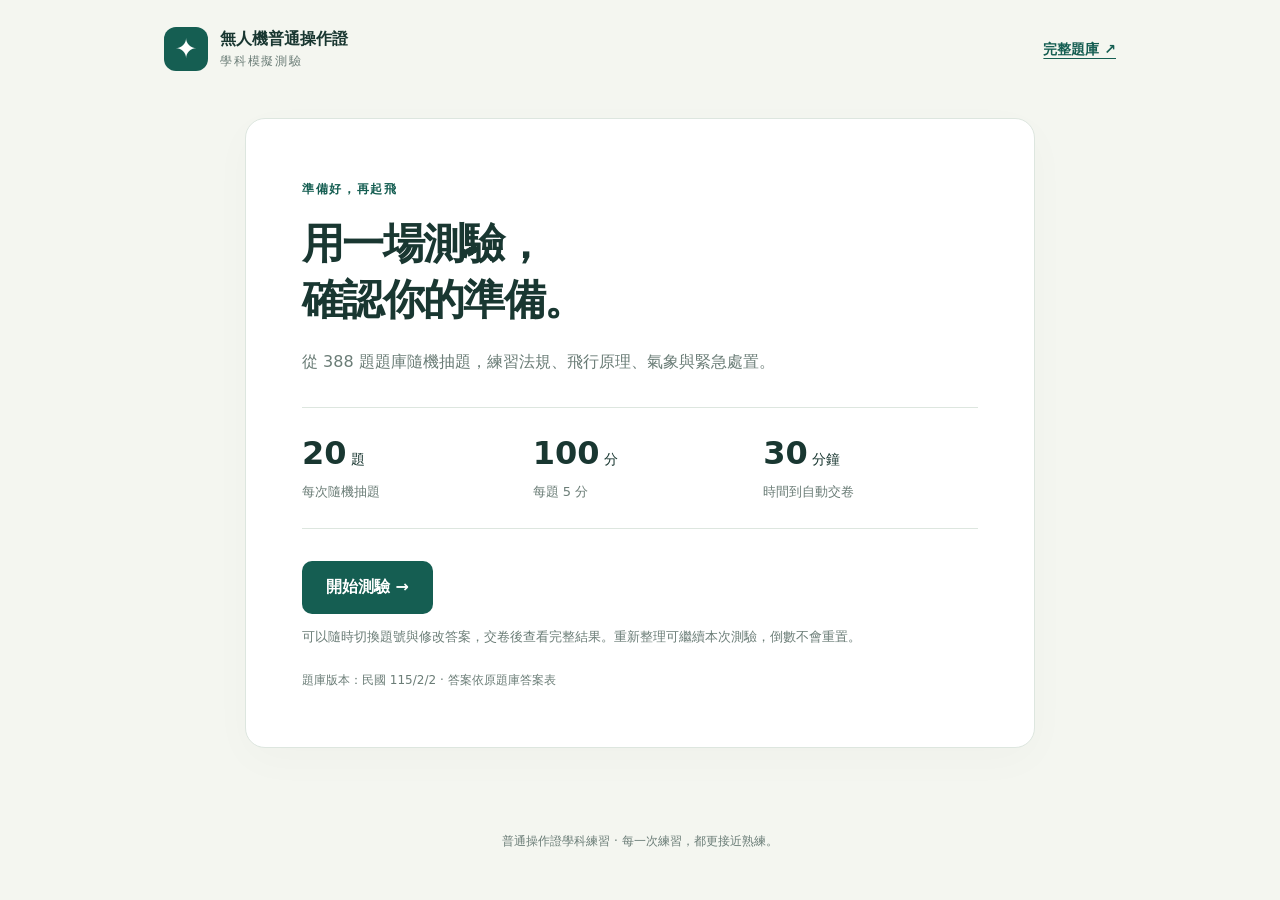
==== site/index.html @ 7a187342 "Refactor code structure for improved readability and maintainability" ====
<!doctype html>
<html lang="zh-Hant">
<head>
  <meta charset="UTF-8">
  <meta name="viewport" content="width=device-width, initial-scale=1">
  <meta name="theme-color" content="#155e52">
  <title>無人機普通操作證｜模擬測驗</title>
  <link rel="stylesheet" href="style.css">
  <script defer src="questions.js"></script>
  <script defer src="quiz.js"></script>
  <script defer src="app.js"></script>
</head>
<body>
  <header class="brand"><span class="brand-icon" aria-hidden="true">✦</span><div>無人機普通操作證<small>學科模擬測驗</small></div><a class="header-link" href="question-bank.html" target="_blank" rel="noopener">完整題庫 ↗</a></header>
  <main>
    <section id="welcome" class="card welcome">
      <span class="eyebrow">準備好，再起飛</span>
      <h1>用一場測驗，<br>確認你的準備。</h1>
      <p class="muted">從 388 題題庫隨機抽題，練習法規、飛行原理、氣象與緊急處置。</p>
      <div class="facts"><div><strong>20<small> 題</small></strong><span>每次隨機抽題</span></div><div><strong>100<small> 分</small></strong><span>每題 5 分</span></div><div><strong>30<small> 分鐘</small></strong><span>時間到自動交卷</span></div></div>
      <button id="start" class="primary">開始測驗 →</button>
      <p class="hint">可以隨時切換題號與修改答案，交卷後查看完整結果。重新整理可繼續本次測驗，倒數不會重置。</p>
      <p class="source">題庫版本：民國 115/2/2 · 答案依原題庫答案表</p>
    </section>

    <section id="exam" hidden>
      <div class="exam-top"><div><span class="eyebrow">模擬測驗</span><h1>專注每一次選擇</h1></div><div id="timer-box" class="timer"><span>剩餘時間</span><strong id="timer" role="timer" aria-label="剩餘時間">30:00</strong></div></div>
      <div class="card navigator"><div class="nav-caption"><strong>題目導覽</strong><span id="progress"></span></div><nav id="question-nav" aria-label="切換題目"></nav><p class="hint">實心色為已作答，外框為目前題目。</p></div>
      <section class="card question-card" aria-labelledby="question-text"><div class="question-meta"><span id="question-position" class="eyebrow"></span><span id="chapter" class="chapter"></span></div><h2 id="question-text" tabindex="-1"></h2><fieldset id="options"><legend class="sr-only">選擇答案</legend></fieldset><div class="question-footer"><button id="previous" class="secondary">← 上一題</button><button id="next" class="primary">下一題 →</button></div></section>
      <div class="submit-row"><p class="hint">確認完成後交卷，未作答的題目以 0 分計算。</p><button id="submit" class="secondary">交卷查看結果</button></div>
    </section>

    <section id="results" hidden aria-labelledby="result-heading"><div class="card result-summary"><span class="eyebrow">本次測驗結果</span><h1 id="result-heading">測驗完成</h1><div class="score"><strong id="score"></strong><span>/ 100 分</span></div><p id="result-stats"></p><p id="finish-reason" class="muted"></p><button id="restart" class="primary">再抽 20 題 →</button></div><div class="review-heading"><h2>逐題檢視</h2><p class="hint">全部 20 題的作答與正確答案列在下方。</p></div><div id="review-list"></div></section>
    <p id="storage-notice" class="hint" role="status" hidden>瀏覽器無法儲存進度；本次測驗請保持頁面開啟。</p>
    <noscript><p class="card">請啟用 JavaScript 後使用測驗。</p></noscript>
  </main>
  <footer>普通操作證學科練習 · 每一次練習，都更接近熟練。</footer>
  <dialog id="submit-dialog"><h2>確認交卷？</h2><p id="submit-message"></p><div class="dialog-actions"><button id="cancel-submit" class="secondary">繼續作答</button><button id="confirm-submit" class="primary">確認交卷</button></div></dialog>
</body>
</html>
---- site/style.css ----
:root { color-scheme: light; --ink: #193731; --muted: #6b7d77; --green: #155e52; --line: #dde6df; --surface: #fff; }
* { box-sizing: border-box; }
body { margin: 0; color: var(--ink); background: #f4f6f0; font-family: system-ui, -apple-system, "Segoe UI", "Microsoft JhengHei", sans-serif; line-height: 1.65; }
[hidden] { display: none !important; }
button, input { font: inherit; }
button { cursor: pointer; border: 0; border-radius: 10px; font-weight: 650; transition: background .15s; }
button:disabled { opacity: .4; cursor: default; }
button:focus-visible, input:focus-visible { outline: 3px solid #d19c35; outline-offset: 4px; }
.brand { max-width: 1000px; margin: auto; padding: 26px 24px; display: flex; gap: 12px; align-items: center; font-weight: 700; }
.brand small { display: block; font-size: 12px; font-weight: 400; letter-spacing: .15em; color: var(--muted); }
.brand-icon { background: var(--green); color: #fff; border-radius: 12px; width: 44px; height: 44px; display: grid; place-items: center; font-size: 27px; }
.header-link { margin-left: auto; font-size: 14px; white-space: nowrap; }
a { color: var(--green); text-underline-offset: 4px; }
a:focus-visible { outline: 3px solid #d19c35; outline-offset: 4px; }
.bank-intro { margin-bottom: 24px; }
.chapter-links { display: flex; flex-wrap: wrap; gap: 10px; margin: 24px 0; }
.chapter-links a { background: #eef5eb; border-radius: 8px; padding: 8px 12px; font-size: 14px; text-decoration: none; }
.markdown-content h1 { font-size: 28px; }
.markdown-content h2 { margin: 40px 0 24px; padding-top: 16px; border-top: 1px solid var(--line); scroll-margin-top: 20px; }
.markdown-content h3 { margin: 28px 0 12px; font-size: 17px; }
.markdown-content ul { list-style: none; padding: 0; }
.markdown-content li { padding: 8px 12px; border-radius: 8px; }
.back-top { display: block; text-align: right; margin-top: 20px; }
main { max-width: 952px; margin: 16px auto 60px; padding: 0 24px; }
.card { background: var(--surface); border: 1px solid var(--line); border-radius: 20px; padding: 32px; }
.welcome { padding: 56px; max-width: 790px; margin: 20px auto; box-shadow: 0 12px 44px #19373106; }
.eyebrow { font-size: 12px; font-weight: 750; letter-spacing: .14em; color: var(--green); }
h1, h2, h3, p { margin-top: 0; }
h1 { font-size: clamp(28px, 4vw, 42px); line-height: 1.35; letter-spacing: -.04em; margin: 14px 0 20px; }
h2 { font-size: 24px; line-height: 1.65; }
.muted, .hint, .source { color: var(--muted); }
.hint { font-size: 13px; margin: 12px 0 0; }
.source { font-size: 12px; margin: 24px 0 0; }
.facts { display: grid; grid-template-columns: repeat(3, 1fr); border-top: 1px solid var(--line); border-bottom: 1px solid var(--line); padding: 26px 0; margin: 32px 0; gap: 16px; }
.facts strong { display: block; font-size: 32px; line-height: 1.2; }
.facts strong small { font-size: 14px; font-weight: 500; }
.facts span { display: block; font-size: 13px; color: var(--muted); margin-top: 8px; }
.primary { padding: 13px 24px; background: var(--green); color: white; }
.primary:hover { background: #10493f; }
.secondary { padding: 12px 20px; background: #f1f5f1; color: var(--green); border: 1px solid var(--line); }
.secondary:hover { background: #e5ede5; }
.exam-top { display: flex; justify-content: space-between; align-items: center; gap: 18px; margin-bottom: 24px; }
.exam-top h1 { font-size: 28px; margin: 8px 0 0; }
.timer { text-align: right; min-width: 122px; background: #e8eee4; padding: 12px 20px; border-radius: 14px; }
.timer span { display: block; font-size: 12px; }
.timer strong { font-variant-numeric: tabular-nums; font-size: 28px; }
.timer.urgent { background: #fff0e6; color: #a04416; }
.navigator { margin-bottom: 20px; padding: 24px; }
.nav-caption { display: flex; justify-content: space-between; align-items: center; gap: 10px; margin-bottom: 18px; font-size: 14px; }
#progress { color: var(--muted); font-size: 13px; }
#question-nav { display: grid; grid-template-columns: repeat(10, 1fr); gap: 10px; }
.number { min-height: 44px; padding: 8px 0; background: #f1f4ee; color: #60736a; border: 2px solid transparent; border-radius: 9px; }
.number.answered { background: var(--green); color: #fff; }
.number.current { outline: 2px solid var(--green); outline-offset: 3px; }
.question-meta { display: flex; justify-content: space-between; align-items: center; gap: 12px; margin-bottom: 20px; }
.chapter { color: var(--muted); font-size: 12px; }
fieldset { border: 0; padding: 0; margin: 24px 0 32px; min-width: 0; }
.option { display: flex; align-items: center; gap: 14px; padding: 16px; border: 1px solid var(--line); border-radius: 12px; margin-top: 12px; cursor: pointer; }
.option:hover { background: #f6f9f3; }
.option:has(input:checked) { background: #eef5eb; border-color: var(--green); box-shadow: inset 0 0 0 1px var(--green); }
.option input { accent-color: var(--green); width: 18px; height: 18px; flex-shrink: 0; }
.option-letter { color: var(--green); font-weight: 750; }
.question-footer { display: flex; justify-content: space-between; gap: 12px; border-top: 1px solid var(--line); padding-top: 24px; }
.submit-row { display: flex; justify-content: space-between; align-items: center; gap: 20px; margin-top: 20px; }
.submit-row .hint { margin: 0; }
.result-summary { text-align: center; padding: 40px; }
.result-summary h1 { margin-bottom: 10px; }
.score { margin-bottom: 16px; }
.score strong { font-size: 80px; line-height: 1.3; letter-spacing: -.06em; color: var(--green); }
.score span { color: var(--muted); margin-left: 12px; }
.review-heading { margin: 32px 0 20px; }
.review-heading h2 { margin-bottom: 0; }
.review-heading .hint { margin-top: 2px; }
.review-card { margin-bottom: 16px; padding: 26px; }
.review-meta { display: flex; justify-content: space-between; gap: 12px; align-items: center; font-size: 12px; color: var(--muted); margin-bottom: 16px; }
.badge { white-space: nowrap; border-radius: 6px; padding: 4px 10px; }
.correct { color: #155e52; background: #edf5e9; }
.incorrect { color: #ad3a30; background: #fff0ee; }
.review-card h3 { font-size: 18px; line-height: 1.6; }
.review-options { list-style: none; padding: 0; }
.review-options li { padding: 10px 14px; margin: 6px 0; border-radius: 8px; }
.right-answer { background: #eef5e9; color: #155e52; font-weight: 650; }
.wrong-answer { background: #fff0ee; color: #ad3a30; }
.answer-summary { border-top: 1px solid var(--line); padding-top: 14px; margin-bottom: 0; font-size: 13px; color: var(--muted); }
footer { padding: 24px; text-align: center; color: var(--muted); font-size: 12px; }
dialog { border: 1px solid var(--line); border-radius: 20px; max-width: 460px; width: calc(100% - 40px); padding: 32px; color: var(--ink); }
dialog::backdrop { background: #10291fc0; }
.dialog-actions { display: flex; justify-content: flex-end; gap: 12px; margin-top: 24px; }
.sr-only { position: absolute; width: 1px; height: 1px; padding: 0; margin: -1px; overflow: hidden; clip: rect(0, 0, 0, 0); white-space: nowrap; border: 0; }
@media (max-width: 600px) {
  main { padding: 0 16px; margin-top: 0; }
  .brand { padding: 20px 16px; }
  .welcome { padding: 30px 24px; margin-top: 10px; }
  .card { border-radius: 16px; }
  .facts { gap: 8px; }
  .facts strong { font-size: 26px; }
  .facts span { font-size: 11px; }
  .welcome .primary { width: 100%; }
  .exam-top h1 { font-size: 22px; }
  .timer { min-width: 102px; padding: 10px 14px; }
  #question-nav { grid-template-columns: repeat(5, 1fr); }
  .navigator, .question-card, .review-card { padding: 20px; }
  .question-meta { flex-direction: column; align-items: flex-start; gap: 6px; }
  h2 { font-size: 20px; }
  .option { padding: 14px 10px; gap: 10px; }
  .submit-row { flex-direction: column; align-items: stretch; }
  .review-meta { align-items: flex-start; }
  .result-summary { padding: 32px 20px; }
}
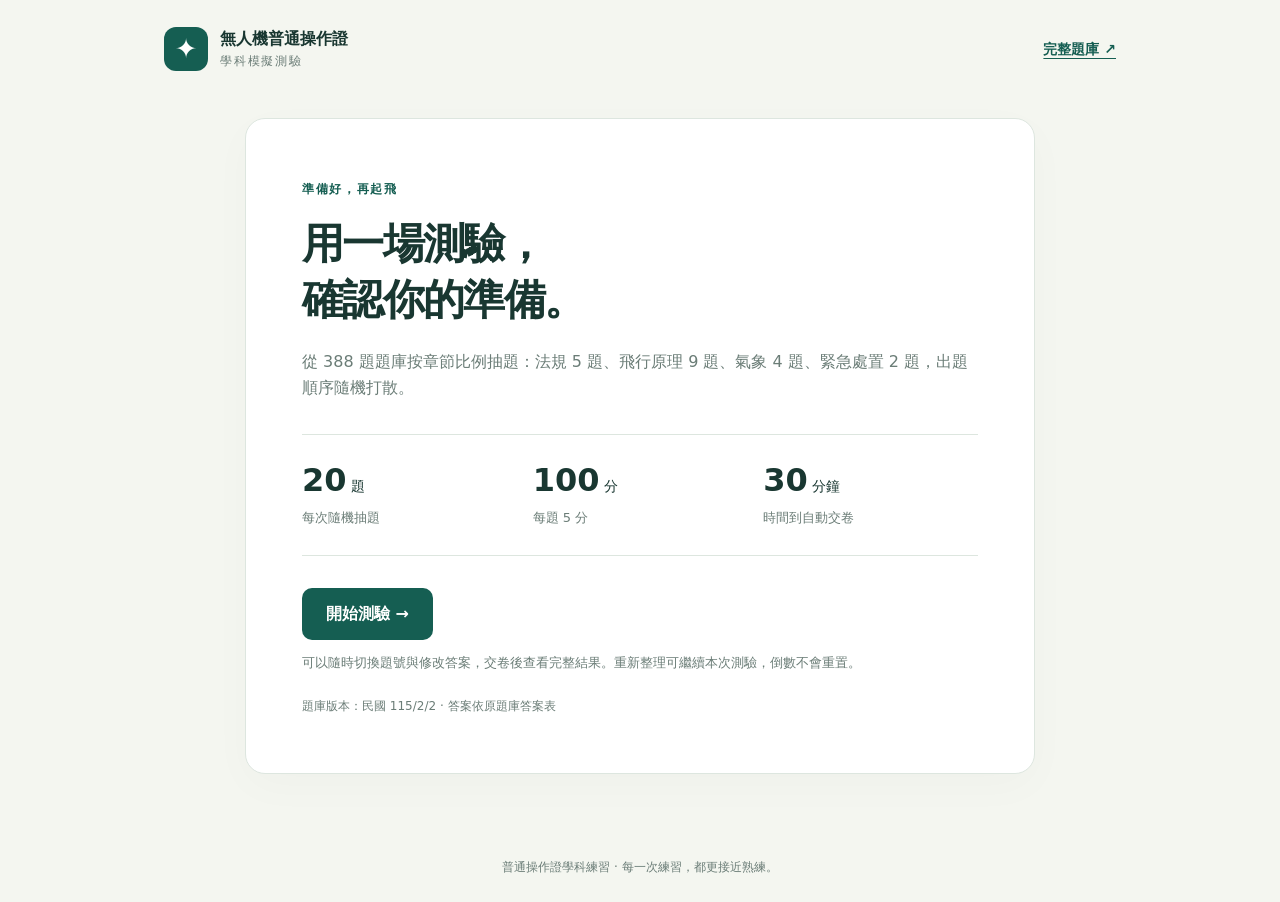
==== commit 9740696a: "更新測驗題庫抽題邏輯，依章節比例隨機抽題並新增測試案例" ====
--- a/site/index.html
+++ b/site/index.html
@@ -16,7 +16,7 @@
     <section id="welcome" class="card welcome">
       <span class="eyebrow">準備好，再起飛</span>
       <h1>用一場測驗，<br>確認你的準備。</h1>
-      <p class="muted">從 388 題題庫隨機抽題，練習法規、飛行原理、氣象與緊急處置。</p>
+      <p class="muted">從 388 題題庫按章節比例抽題：法規 5 題、飛行原理 9 題、氣象 4 題、緊急處置 2 題，出題順序隨機打散。</p>
       <div class="facts"><div><strong>20<small> 題</small></strong><span>每次隨機抽題</span></div><div><strong>100<small> 分</small></strong><span>每題 5 分</span></div><div><strong>30<small> 分鐘</small></strong><span>時間到自動交卷</span></div></div>
       <button id="start" class="primary">開始測驗 →</button>
       <p class="hint">可以隨時切換題號與修改答案，交卷後查看完整結果。重新整理可繼續本次測驗，倒數不會重置。</p>
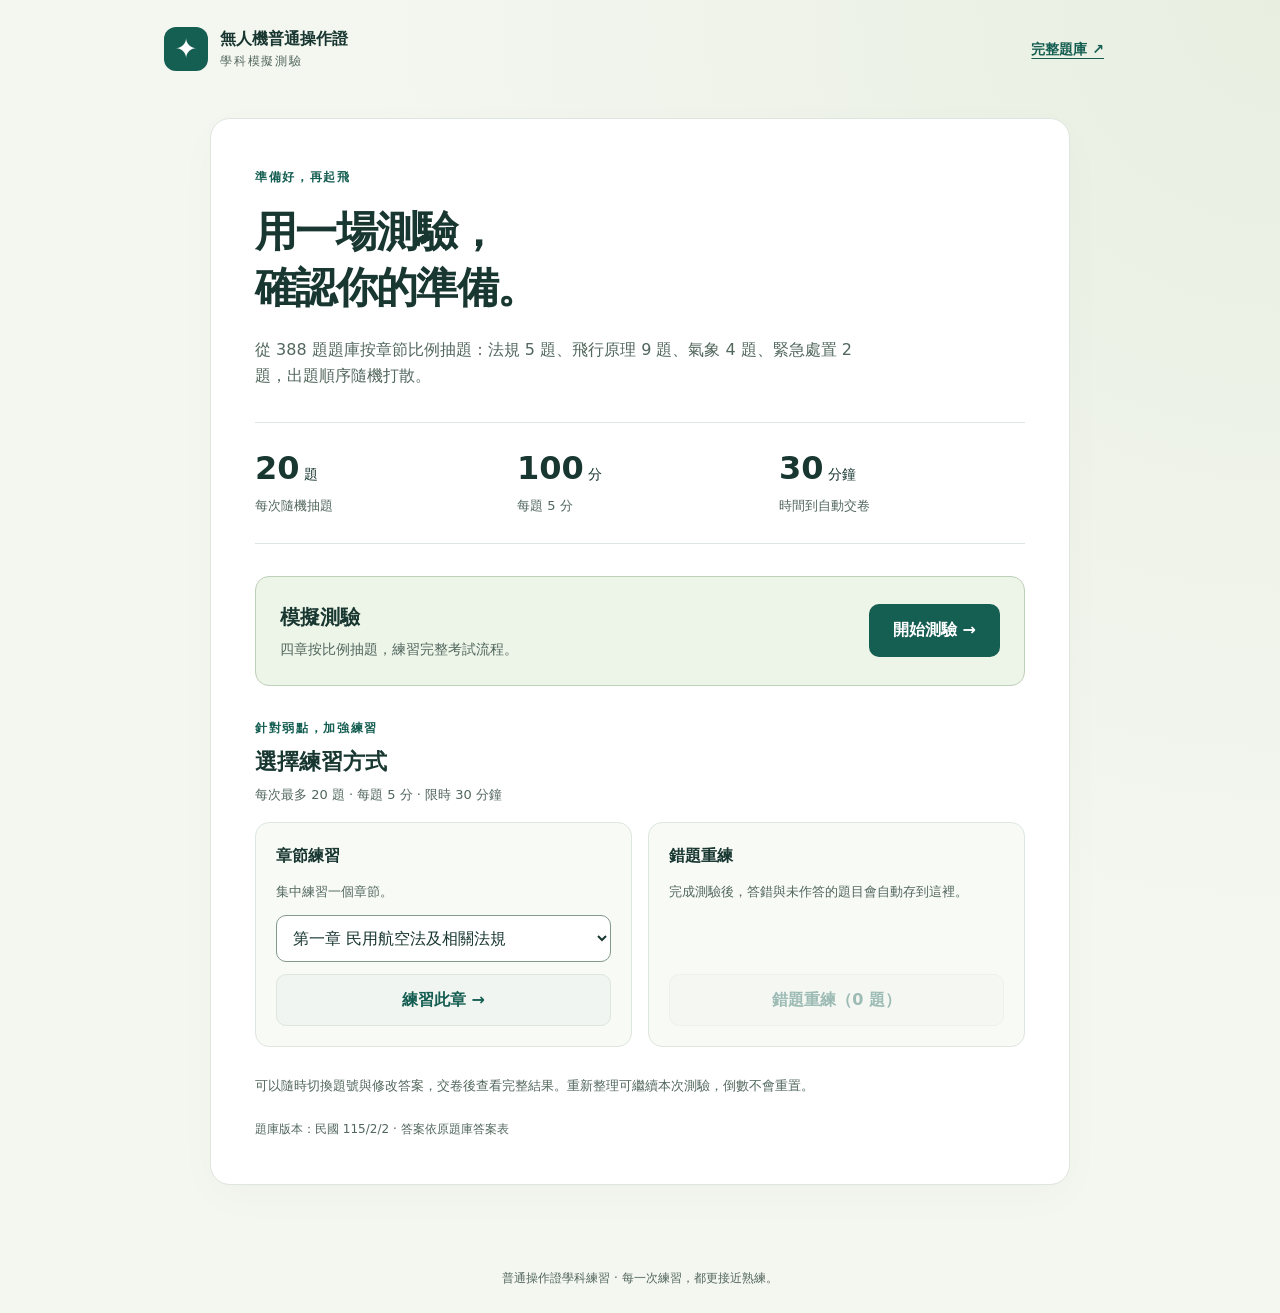
==== commit f34be7e9: "feat: Enhance quiz functionality with mistake tracking and chapter practice - Implemented mistake tr" ====
--- a/site/index.html
+++ b/site/index.html
@@ -11,30 +11,34 @@
   <script defer src="app.js"></script>
 </head>
 <body>
+  <a class="skip-link" href="#main-content">跳至主要內容</a>
   <header class="brand"><span class="brand-icon" aria-hidden="true">✦</span><div>無人機普通操作證<small>學科模擬測驗</small></div><a class="header-link" href="question-bank.html" target="_blank" rel="noopener">完整題庫 ↗</a></header>
-  <main>
+  <main id="main-content" tabindex="-1">
     <section id="welcome" class="card welcome">
       <span class="eyebrow">準備好，再起飛</span>
       <h1>用一場測驗，<br>確認你的準備。</h1>
       <p class="muted">從 388 題題庫按章節比例抽題：法規 5 題、飛行原理 9 題、氣象 4 題、緊急處置 2 題，出題順序隨機打散。</p>
       <div class="facts"><div><strong>20<small> 題</small></strong><span>每次隨機抽題</span></div><div><strong>100<small> 分</small></strong><span>每題 5 分</span></div><div><strong>30<small> 分鐘</small></strong><span>時間到自動交卷</span></div></div>
-      <button id="start" class="primary">開始測驗 →</button>
+      <div class="mode-primary"><div><h2>模擬測驗</h2><p>四章按比例抽題，練習完整考試流程。</p></div><button id="start" class="primary">開始測驗 →</button></div>
+      <div class="practice-controls"><div class="mode-heading"><span class="eyebrow">針對弱點，加強練習</span><h2>選擇練習方式</h2><p class="hint">每次最多 20 題 · 每題 5 分 · 限時 30 分鐘</p></div><div class="practice-grid"><div class="practice-panel"><label for="practice-chapter">章節練習</label><p class="hint">集中練習一個章節。</p><select id="practice-chapter"></select><button id="start-chapter" class="secondary">練習此章 →</button></div><div class="practice-panel"><h3>錯題重練</h3><p id="mistake-count" class="hint"></p><button id="start-mistakes" class="secondary" disabled>尚無錯題</button></div></div></div>
       <p class="hint">可以隨時切換題號與修改答案，交卷後查看完整結果。重新整理可繼續本次測驗，倒數不會重置。</p>
       <p class="source">題庫版本：民國 115/2/2 · 答案依原題庫答案表</p>
     </section>
 
     <section id="exam" hidden>
-      <div class="exam-top"><div><span class="eyebrow">模擬測驗</span><h1>專注每一次選擇</h1></div><div id="timer-box" class="timer"><span>剩餘時間</span><strong id="timer" role="timer" aria-label="剩餘時間">30:00</strong></div></div>
-      <div class="card navigator"><div class="nav-caption"><strong>題目導覽</strong><span id="progress"></span></div><nav id="question-nav" aria-label="切換題目"></nav><p class="hint">實心色為已作答，外框為目前題目。</p></div>
+      <div class="exam-top"><div><span id="exam-mode" class="eyebrow">模擬測驗</span><h1>專注每一次選擇</h1></div><div id="timer-box" class="timer"><span>剩餘時間</span><strong id="timer" role="timer" aria-label="剩餘時間">30:00</strong></div></div>
+      <p id="time-alert" class="hint" role="status"></p>
+      <div class="card navigator"><div class="nav-caption"><strong>題目導覽</strong><span id="progress" role="status"></span></div><progress id="answer-progress" max="20" value="0" aria-label="作答進度"></progress><nav id="question-nav" aria-label="切換題目"></nav><p class="hint">✓ 已作答 · ☆ 待確認 · 外框表示目前題目；點按題號可返回修改。</p></div>
+      <div class="review-filters"><button id="flag-question" class="secondary" aria-pressed="false">☆ 標記待確認</button><button id="next-flagged" class="secondary" disabled>跳至待確認題</button><span id="flag-count" class="hint"></span></div>
       <section class="card question-card" aria-labelledby="question-text"><div class="question-meta"><span id="question-position" class="eyebrow"></span><span id="chapter" class="chapter"></span></div><h2 id="question-text" tabindex="-1"></h2><fieldset id="options"><legend class="sr-only">選擇答案</legend></fieldset><div class="question-footer"><button id="previous" class="secondary">← 上一題</button><button id="next" class="primary">下一題 →</button></div></section>
       <div class="submit-row"><p class="hint">確認完成後交卷，未作答的題目以 0 分計算。</p><button id="submit" class="secondary">交卷查看結果</button></div>
     </section>
 
-    <section id="results" hidden aria-labelledby="result-heading"><div class="card result-summary"><span class="eyebrow">本次測驗結果</span><h1 id="result-heading">測驗完成</h1><div class="score"><strong id="score"></strong><span>/ 100 分</span></div><p id="result-stats"></p><p id="finish-reason" class="muted"></p><button id="restart" class="primary">再抽 20 題 →</button></div><div class="review-heading"><h2>逐題檢視</h2><p class="hint">全部 20 題的作答與正確答案列在下方。</p></div><div id="review-list"></div></section>
+    <section id="results" hidden aria-labelledby="result-heading"><div class="card result-summary"><span class="eyebrow">本次測驗結果</span><h1 id="result-heading">測驗完成</h1><div class="score"><strong id="score"></strong><span>/ 100 分</span></div><p id="result-stats"></p><p id="finish-reason" class="muted"></p><button id="restart" class="primary">再抽 20 題 →</button></div><div class="card chapter-statistics"><h2>各章正確率</h2><div id="chapter-stats"></div><div class="review-filters"><button id="result-mistakes" class="secondary">錯題重練</button><button id="practice-home" class="secondary">選擇章節練習</button></div></div><div class="review-heading"><h2>逐題檢視</h2><div class="review-filters" role="group" aria-label="篩選檢視題目"><button id="review-all" class="secondary" aria-pressed="true">全部題目</button><button id="review-wrong" class="secondary" aria-pressed="false">只看錯題</button></div><p id="review-description" class="hint" role="status"></p></div><p id="review-empty" class="card" hidden>全部答對，沒有錯題！</p><div id="review-list"></div></section>
     <p id="storage-notice" class="hint" role="status" hidden>瀏覽器無法儲存進度；本次測驗請保持頁面開啟。</p>
     <noscript><p class="card">請啟用 JavaScript 後使用測驗。</p></noscript>
   </main>
   <footer>普通操作證學科練習 · 每一次練習，都更接近熟練。</footer>
-  <dialog id="submit-dialog"><h2>確認交卷？</h2><p id="submit-message"></p><div class="dialog-actions"><button id="cancel-submit" class="secondary">繼續作答</button><button id="confirm-submit" class="primary">確認交卷</button></div></dialog>
+  <dialog id="submit-dialog" aria-labelledby="submit-heading" aria-describedby="submit-message"><h2 id="submit-heading">確認交卷？</h2><p id="submit-message"></p><div class="dialog-actions"><button id="cancel-submit" class="secondary" autofocus>繼續作答</button><button id="confirm-submit" class="primary">確認交卷</button></div></dialog>
 </body>
 </html>
--- a/site/style.css
+++ b/site/style.css
@@ -1,4 +1,4 @@
-:root { color-scheme: light; --ink: #193731; --muted: #6b7d77; --green: #155e52; --line: #dde6df; --surface: #fff; }
+:root { color-scheme: light; --ink: #193731; --muted: #52675e; --green: #155e52; --line: #dde6df; --surface: #fff; }
 * { box-sizing: border-box; }
 body { margin: 0; color: var(--ink); background: #f4f6f0; font-family: system-ui, -apple-system, "Segoe UI", "Microsoft JhengHei", sans-serif; line-height: 1.65; }
 [hidden] { display: none !important; }
@@ -71,6 +71,8 @@
 .review-heading { margin: 32px 0 20px; }
 .review-heading h2 { margin-bottom: 0; }
 .review-heading .hint { margin-top: 2px; }
+.review-filters { display: flex; gap: 10px; margin: 14px 0 10px; }
+.review-filters button[aria-pressed="true"] { background: var(--green); color: white; border-color: var(--green); }
 .review-card { margin-bottom: 16px; padding: 26px; }
 .review-meta { display: flex; justify-content: space-between; gap: 12px; align-items: center; font-size: 12px; color: var(--muted); margin-bottom: 16px; }
 .badge { white-space: nowrap; border-radius: 6px; padding: 4px 10px; }
@@ -105,5 +107,71 @@
   .option { padding: 14px 10px; gap: 10px; }
   .submit-row { flex-direction: column; align-items: stretch; }
   .review-meta { align-items: flex-start; }
-  .result-summary { padding: 32px 20px; }
+.result-summary { padding: 32px 20px; }
 }
+
+/* Consistent controls, readable mode selection and accessible mobile layout. */
+body { background: radial-gradient(ellipse at top right, #e8efe1 0, transparent 50%), #f4f6f0; }
+button, select, input[type="search"], .header-link, .chapter-links a, .back-top { min-height: 44px; }
+button, select, input { touch-action: manipulation; }
+.header-link { display: inline-flex; align-items: center; padding: 8px 12px; border-radius: 10px; }
+.header-link:hover { background: #e4ecdf; }
+select, input[type="search"] { width: 100%; border: 1px solid #82998c; border-radius: 10px; padding: 12px; font: inherit; color: var(--ink); background: #fff; }
+select:focus-visible, input[type="search"]:focus-visible { outline: 3px solid #b57712; outline-offset: 3px; }
+input::placeholder { color: #60736a; opacity: 1; }
+.skip-link { position: fixed; top: 8px; left: 8px; transform: translateY(-180%); z-index: 10; padding: 12px 20px; background: var(--green); color: white; border-radius: 8px; }
+.skip-link:focus { transform: none; }
+.welcome { max-width: 860px; padding: 44px; }
+.welcome > .muted { max-width: 620px; }
+.mode-primary { display: flex; align-items: center; justify-content: space-between; gap: 24px; background: #edf4e8; border: 1px solid #bdd0b8; border-radius: 14px; padding: 24px; }
+.mode-primary h2 { font-size: 20px; margin-bottom: 4px; }
+.mode-primary p { color: var(--muted); font-size: 14px; margin: 0; }
+.mode-primary button { flex-shrink: 0; }
+.practice-controls { margin: 28px 0; }
+.mode-heading h2 { font-size: 22px; margin: 4px 0; }
+.mode-heading .hint { margin: 0 0 16px; }
+.practice-grid { display: grid; grid-template-columns: 1fr 1fr; gap: 16px; }
+.practice-panel { padding: 20px; background: #f8faf6; border: 1px solid var(--line); border-radius: 14px; display: flex; flex-direction: column; gap: 12px; }
+.practice-panel h3, .practice-panel label { margin: 0; font-size: 16px; font-weight: 700; }
+.practice-panel .hint { margin: 0; }
+.practice-panel button { margin-top: auto; }
+.chapter-statistics { margin-top: 24px; }
+.chapter-statistics h2 { margin-bottom: 16px; }
+.chapter-stat-row { padding: 10px 0; }
+.chapter-stat-row p { margin: 0 0 8px; font-size: 14px; }
+progress { display: block; width: 100%; height: 8px; border: 0; border-radius: 6px; overflow: hidden; accent-color: var(--green); background: #e7ede2; }
+progress::-webkit-progress-bar { background: #e7ede2; }
+progress::-webkit-progress-value { background: var(--green); border-radius: 6px; }
+progress::-moz-progress-bar { background: var(--green); }
+#answer-progress { margin: 0 0 20px; }
+.review-filters { flex-wrap: wrap; align-items: center; }
+.review-filters button[aria-pressed="true"] { background: var(--green); color: #fff; border-color: var(--green); }
+.number { color: #445e50; font-size: 14px; }
+.option { border-color: #82998c; }
+.option:focus-within { outline: 3px solid #b57712; outline-offset: 3px; }
+.question-card h2 { overflow-wrap: anywhere; }
+.bank-search { display: grid; grid-template-columns: 1.4fr 1fr auto; align-items: end; gap: 14px; margin-top: 24px; }
+.bank-search label { display: block; margin-bottom: 8px; font-weight: 650; font-size: 14px; }
+.bank-intro h1 { margin-bottom: 12px; }
+.bank-question { border-top: 1px solid var(--line); padding-bottom: 12px; }
+.bank-question h3 { margin-top: 22px; }
+.markdown-content { overflow-wrap: anywhere; }
+.markdown-content h1 { font-size: 24px; }
+.back-top { display: flex; justify-content: flex-end; align-items: center; }
+@media (max-width: 600px) {
+  .welcome { padding: 28px 20px; }
+  .mode-primary { flex-direction: column; align-items: stretch; padding: 20px; gap: 16px; }
+  .practice-grid, .bank-search { grid-template-columns: 1fr; }
+  .welcome .practice-panel .secondary { width: 100%; }
+  .practice-panel { padding: 18px; }
+  .navigator { padding: 16px; }
+  #question-nav { gap: 8px; }
+  .number { font-size: 12px; }
+  .header-link { font-size: 12px; padding: 8px; }
+  .brand { gap: 8px; font-size: 14px; }
+  .brand-icon { width: 36px; height: 36px; flex-shrink: 0; }
+  .bank-intro, .markdown-content, .chapter-statistics { padding: 20px; }
+  .review-meta { flex-wrap: wrap; }
+  .chapter-statistics .review-filters button { flex: 1 1 150px; }
+}
+@media (prefers-reduced-motion: reduce) { *, *::before, *::after { transition: none !important; scroll-behavior: auto !important; } }
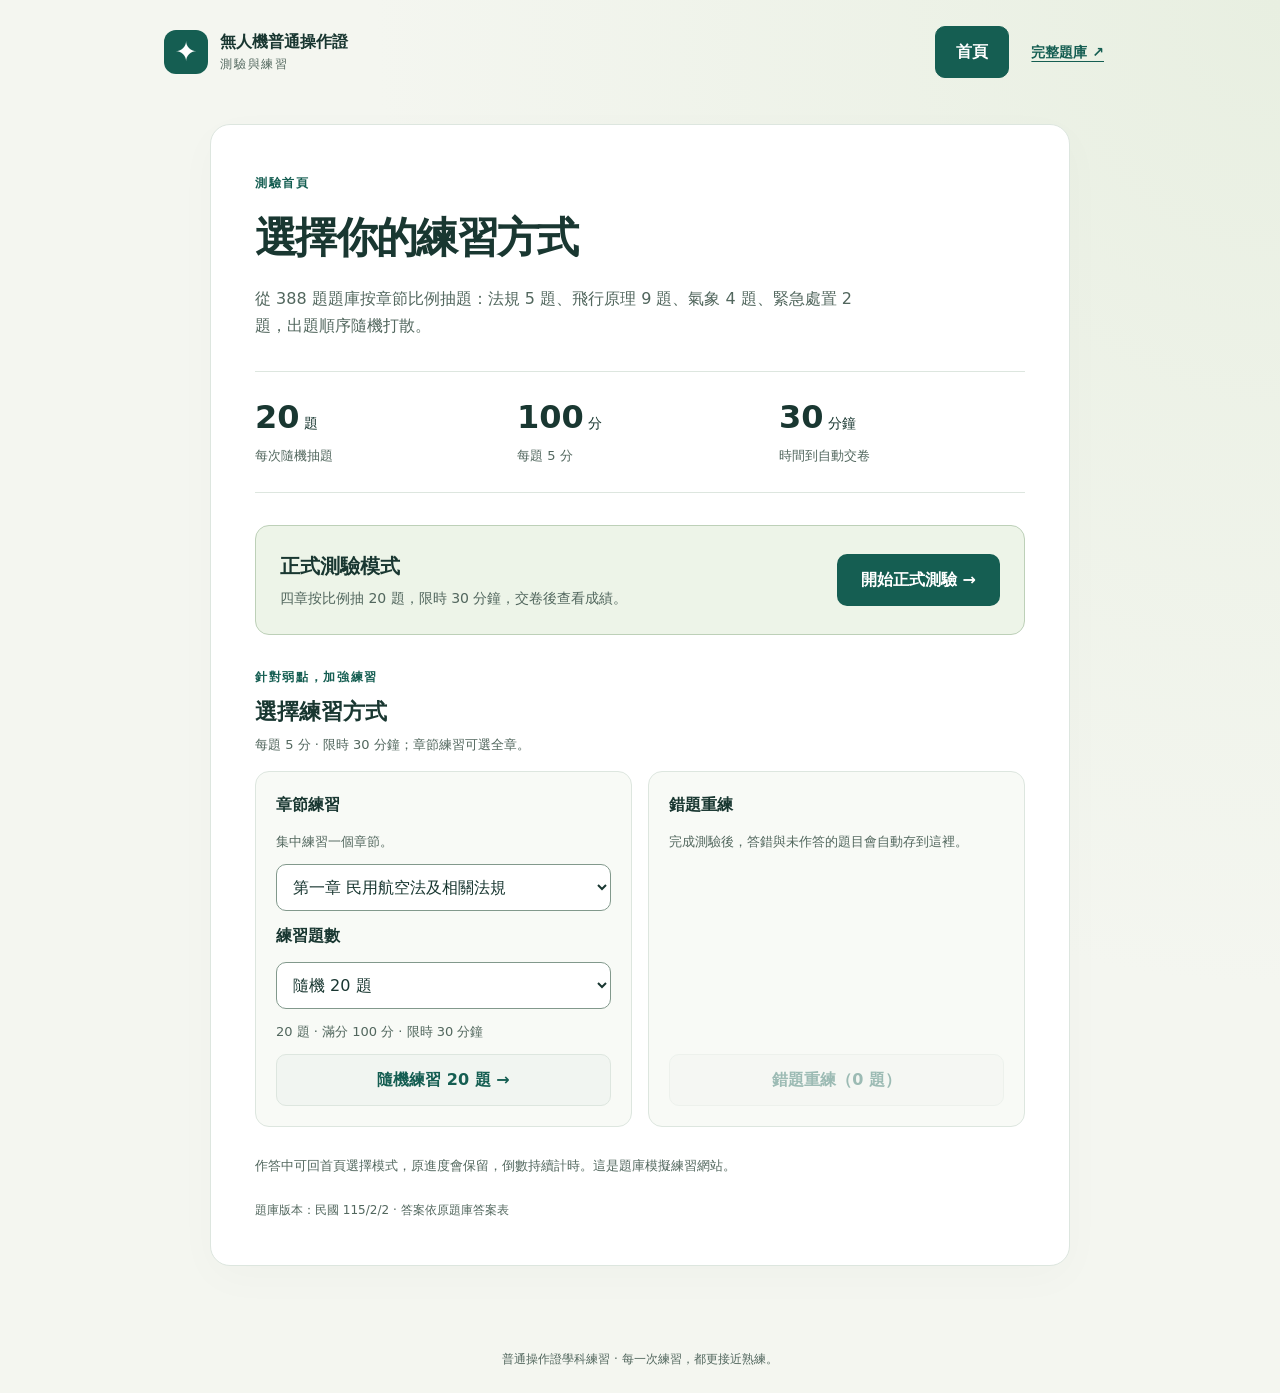
==== commit 27b2cea7: "feat: add explanation details functionality - Introduced a new module `explanations.js` to handle th" ====
--- a/site/index.html
+++ b/site/index.html
@@ -4,24 +4,27 @@
   <meta charset="UTF-8">
   <meta name="viewport" content="width=device-width, initial-scale=1">
   <meta name="theme-color" content="#155e52">
-  <title>無人機普通操作證｜模擬測驗</title>
+  <title>無人機普通操作證｜測驗與練習</title>
   <link rel="stylesheet" href="style.css">
   <script defer src="questions.js"></script>
+  <script defer src="explanations-data.js"></script>
+  <script defer src="explanations.js"></script>
   <script defer src="quiz.js"></script>
   <script defer src="app.js"></script>
 </head>
 <body>
   <a class="skip-link" href="#main-content">跳至主要內容</a>
-  <header class="brand"><span class="brand-icon" aria-hidden="true">✦</span><div>無人機普通操作證<small>學科模擬測驗</small></div><a class="header-link" href="question-bank.html" target="_blank" rel="noopener">完整題庫 ↗</a></header>
+  <header class="brand"><span class="brand-icon" aria-hidden="true">✦</span><div>無人機普通操作證<small>測驗與練習</small></div><nav class="brand-nav" aria-label="主要導覽"><button id="home-button" class="secondary" aria-current="page">首頁</button><a class="header-link" href="question-bank.html" target="_blank" rel="noopener">完整題庫 ↗</a></nav></header>
   <main id="main-content" tabindex="-1">
     <section id="welcome" class="card welcome">
-      <span class="eyebrow">準備好，再起飛</span>
-      <h1>用一場測驗，<br>確認你的準備。</h1>
+      <span class="eyebrow">測驗首頁</span>
+      <h1 id="home-heading" tabindex="-1">選擇你的練習方式</h1>
+      <div id="resume-panel" class="resume-panel" hidden><div><strong id="resume-title">尚有測驗進行中</strong><p id="resume-message" class="hint" role="status"></p></div><button id="resume-exam" class="secondary">繼續作答 →</button></div>
       <p class="muted">從 388 題題庫按章節比例抽題：法規 5 題、飛行原理 9 題、氣象 4 題、緊急處置 2 題，出題順序隨機打散。</p>
       <div class="facts"><div><strong>20<small> 題</small></strong><span>每次隨機抽題</span></div><div><strong>100<small> 分</small></strong><span>每題 5 分</span></div><div><strong>30<small> 分鐘</small></strong><span>時間到自動交卷</span></div></div>
-      <div class="mode-primary"><div><h2>模擬測驗</h2><p>四章按比例抽題，練習完整考試流程。</p></div><button id="start" class="primary">開始測驗 →</button></div>
-      <div class="practice-controls"><div class="mode-heading"><span class="eyebrow">針對弱點，加強練習</span><h2>選擇練習方式</h2><p class="hint">每次最多 20 題 · 每題 5 分 · 限時 30 分鐘</p></div><div class="practice-grid"><div class="practice-panel"><label for="practice-chapter">章節練習</label><p class="hint">集中練習一個章節。</p><select id="practice-chapter"></select><button id="start-chapter" class="secondary">練習此章 →</button></div><div class="practice-panel"><h3>錯題重練</h3><p id="mistake-count" class="hint"></p><button id="start-mistakes" class="secondary" disabled>尚無錯題</button></div></div></div>
-      <p class="hint">可以隨時切換題號與修改答案，交卷後查看完整結果。重新整理可繼續本次測驗，倒數不會重置。</p>
+      <div class="mode-primary"><div><h2>正式測驗模式</h2><p>四章按比例抽 20 題，限時 30 分鐘，交卷後查看成績。</p></div><button id="start" class="primary">開始正式測驗 →</button></div>
+      <div class="practice-controls"><div class="mode-heading"><span class="eyebrow">針對弱點，加強練習</span><h2>選擇練習方式</h2><p class="hint">每題 5 分 · 限時 30 分鐘；章節練習可選全章。</p></div><div class="practice-grid"><div class="practice-panel"><label for="practice-chapter">章節練習</label><p class="hint">集中練習一個章節。</p><select id="practice-chapter"></select><label for="practice-size">練習題數</label><select id="practice-size"><option value="20">隨機 20 題</option><option value="all">該章全部</option></select><p id="chapter-practice-info" class="hint"></p><button id="start-chapter" class="secondary">練習此章 →</button></div><div class="practice-panel"><h3>錯題重練</h3><p id="mistake-count" class="hint"></p><button id="start-mistakes" class="secondary" disabled>尚無錯題</button></div></div></div>
+      <p class="hint">作答中可回首頁選擇模式，原進度會保留，倒數持續計時。這是題庫模擬練習網站。</p>
       <p class="source">題庫版本：民國 115/2/2 · 答案依原題庫答案表</p>
     </section>
 
@@ -34,11 +37,12 @@
       <div class="submit-row"><p class="hint">確認完成後交卷，未作答的題目以 0 分計算。</p><button id="submit" class="secondary">交卷查看結果</button></div>
     </section>
 
-    <section id="results" hidden aria-labelledby="result-heading"><div class="card result-summary"><span class="eyebrow">本次測驗結果</span><h1 id="result-heading">測驗完成</h1><div class="score"><strong id="score"></strong><span>/ 100 分</span></div><p id="result-stats"></p><p id="finish-reason" class="muted"></p><button id="restart" class="primary">再抽 20 題 →</button></div><div class="card chapter-statistics"><h2>各章正確率</h2><div id="chapter-stats"></div><div class="review-filters"><button id="result-mistakes" class="secondary">錯題重練</button><button id="practice-home" class="secondary">選擇章節練習</button></div></div><div class="review-heading"><h2>逐題檢視</h2><div class="review-filters" role="group" aria-label="篩選檢視題目"><button id="review-all" class="secondary" aria-pressed="true">全部題目</button><button id="review-wrong" class="secondary" aria-pressed="false">只看錯題</button></div><p id="review-description" class="hint" role="status"></p></div><p id="review-empty" class="card" hidden>全部答對，沒有錯題！</p><div id="review-list"></div></section>
+    <section id="results" hidden aria-labelledby="result-heading"><div class="card result-summary"><span class="eyebrow">本次測驗結果</span><h1 id="result-heading" tabindex="-1">測驗完成</h1><div class="score"><strong id="score"></strong><span>/ 100 分</span></div><p id="result-stats"></p><p id="finish-reason" class="muted"></p><button id="restart" class="primary">再抽 20 題 →</button></div><div class="card chapter-statistics"><h2>各章正確率</h2><div id="chapter-stats"></div><div class="review-filters"><button id="result-mistakes" class="secondary">錯題重練</button><button id="practice-home" class="secondary">回首頁選擇模式</button></div></div><div class="review-heading"><h2>逐題檢視</h2><div class="review-filters" role="group" aria-label="篩選檢視題目"><button id="review-all" class="secondary" aria-pressed="true">全部題目</button><button id="review-wrong" class="secondary" aria-pressed="false">只看錯題</button></div><p id="review-description" class="hint" role="status"></p></div><p id="review-empty" class="card" hidden>全部答對，沒有錯題！</p><div id="review-list"></div></section>
     <p id="storage-notice" class="hint" role="status" hidden>瀏覽器無法儲存進度；本次測驗請保持頁面開啟。</p>
     <noscript><p class="card">請啟用 JavaScript 後使用測驗。</p></noscript>
   </main>
   <footer>普通操作證學科練習 · 每一次練習，都更接近熟練。</footer>
   <dialog id="submit-dialog" aria-labelledby="submit-heading" aria-describedby="submit-message"><h2 id="submit-heading">確認交卷？</h2><p id="submit-message"></p><div class="dialog-actions"><button id="cancel-submit" class="secondary" autofocus>繼續作答</button><button id="confirm-submit" class="primary">確認交卷</button></div></dialog>
+  <dialog id="new-exam-dialog" aria-labelledby="new-exam-heading" aria-describedby="new-exam-message"><h2 id="new-exam-heading">開始另一場測驗？</h2><p id="new-exam-message">目前測驗尚未交卷。開始新測驗會取代目前的作答進度；若想保留，請取消後選「繼續作答」。</p><div class="dialog-actions"><button id="cancel-new-exam" class="secondary" autofocus>保留目前進度</button><button id="confirm-new-exam" class="primary">開始新測驗</button></div></dialog>
 </body>
 </html>
--- a/site/style.css
+++ b/site/style.css
@@ -175,3 +175,27 @@
   .chapter-statistics .review-filters button { flex: 1 1 150px; }
 }
 @media (prefers-reduced-motion: reduce) { *, *::before, *::after { transition: none !important; scroll-behavior: auto !important; } }
+.explanation { margin-top: 16px; border: 1px solid #c4d2c4; border-radius: 10px; background: #f8faf6; }
+.explanation summary { cursor: pointer; padding: 12px 16px; min-height: 44px; color: var(--green); font-weight: 650; }
+.explanation summary:focus-visible { outline: 3px solid #b57712; outline-offset: 3px; border-radius: 8px; }
+.explanation-body { padding: 0 16px 16px; font-size: 14px; line-height: 1.8; }
+.explanation-body p { margin: 8px 0; }
+.explanation-note { background: #fff3d9; color: #70430f; padding: 12px; border-radius: 8px; }
+.explanation-body .source-label { font-size: 12px; font-weight: 700; }
+.explanation-sources, .markdown-content .explanation-sources { list-style: disc; padding-left: 20px; margin: 4px 0 0; }
+.explanation-sources li, .markdown-content .explanation-sources li { padding: 0; }
+.explanation-sources a { display: inline-block; padding: 8px 0; overflow-wrap: anywhere; }
+.navigator.large-exam #question-nav { position: relative; max-height: 260px; overflow-y: auto; padding: 6px; margin: -6px; scrollbar-gutter: stable; }
+.practice-panel fieldset { margin: 0; }
+.practice-panel legend { font-size: 14px; font-weight: 650; margin-bottom: 8px; }
+.brand-nav { margin-left: auto; display: flex; align-items: center; gap: 10px; }
+.brand-nav .header-link { margin-left: 0; }
+.brand-nav button[aria-current="page"] { background: var(--green); color: white; border-color: var(--green); }
+.resume-panel { display: flex; align-items: center; justify-content: space-between; gap: 16px; padding: 20px; background: #fff5df; border: 1px solid #d8bb7c; border-radius: 12px; margin-bottom: 24px; }
+.resume-panel button { flex-shrink: 0; }
+.resume-panel .hint { margin-top: 4px; }
+@media (max-width: 600px) {
+  .brand:has(.brand-nav) { flex-wrap: wrap; }
+  .brand-nav { width: 100%; justify-content: flex-end; }
+  .resume-panel { flex-direction: column; align-items: stretch; }
+}
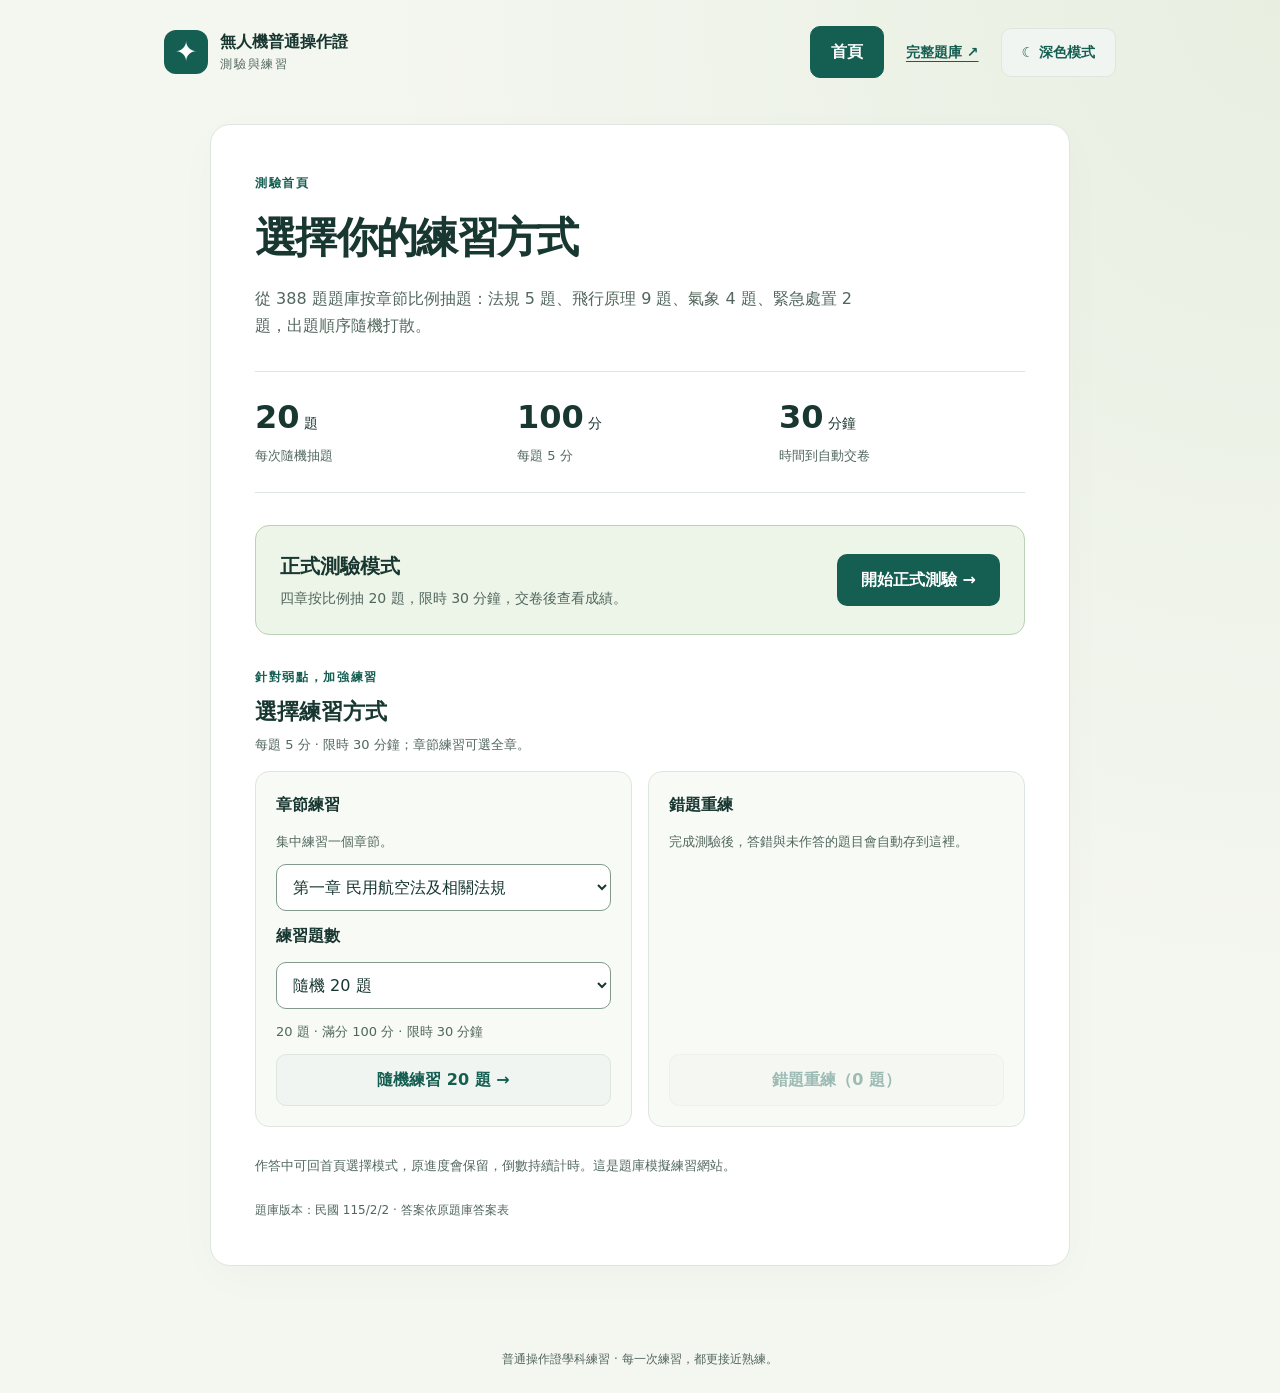
==== commit a5419f01: "feat: add dark mode toggle functionality and theme persistence - Implemented a theme toggle button o" ====
--- a/site/index.html
+++ b/site/index.html
@@ -5,6 +5,7 @@
   <meta name="viewport" content="width=device-width, initial-scale=1">
   <meta name="theme-color" content="#155e52">
   <title>無人機普通操作證｜測驗與練習</title>
+  <script src="theme.js"></script>
   <link rel="stylesheet" href="style.css">
   <script defer src="questions.js"></script>
   <script defer src="explanations-data.js"></script>
@@ -14,7 +15,14 @@
 </head>
 <body>
   <a class="skip-link" href="#main-content">跳至主要內容</a>
-  <header class="brand"><span class="brand-icon" aria-hidden="true">✦</span><div>無人機普通操作證<small>測驗與練習</small></div><nav class="brand-nav" aria-label="主要導覽"><button id="home-button" class="secondary" aria-current="page">首頁</button><a class="header-link" href="question-bank.html" target="_blank" rel="noopener">完整題庫 ↗</a></nav></header>
+  <header class="brand">
+    <span class="brand-icon" aria-hidden="true">✦</span><div>無人機普通操作證<small>測驗與練習</small></div>
+    <nav class="brand-nav" aria-label="主要導覽">
+      <button id="home-button" class="secondary" aria-current="page">首頁</button>
+      <a class="header-link" href="question-bank.html" target="_blank" rel="noopener">完整題庫 ↗</a>
+      <button id="theme-toggle" class="secondary theme-toggle" aria-label="深色模式" aria-pressed="false" hidden><span aria-hidden="true">☾</span> 深色模式</button>
+    </nav>
+  </header>
   <main id="main-content" tabindex="-1">
     <section id="welcome" class="card welcome">
       <span class="eyebrow">測驗首頁</span>
--- a/site/style.css
+++ b/site/style.css
@@ -1,20 +1,107 @@
-:root { color-scheme: light; --ink: #193731; --muted: #52675e; --green: #155e52; --line: #dde6df; --surface: #fff; }
+:root {
+  color-scheme: light;
+  --ink: #193731;
+  --muted: #52675e;
+  --green: #155e52;
+  --line: #dde6df;
+  --surface: #fff;
+  --page-background: #f4f6f0;
+  --page-glow: #e8efe1;
+  --action-fill: #155e52;
+  --action-hover: #10493f;
+  --action-text: #fff;
+  --control-background: #f1f5f1;
+  --control-hover: #e5ede5;
+  --header-hover: #e4ecdf;
+  --field-background: #fff;
+  --field-border: #82998c;
+  --placeholder-text: #60736a;
+  --focus-ring: #d19c35;
+  --field-focus-ring: #b57712;
+  --selected-background: #eef5eb;
+  --option-hover: #f6f9f3;
+  --number-background: #f1f4ee;
+  --number-text: #445e50;
+  --timer-background: #e8eee4;
+  --urgent-background: #fff0e6;
+  --urgent-text: #a04416;
+  --success-background: #edf5e9;
+  --success-answer-background: #eef5e9;
+  --success-text: #155e52;
+  --error-background: #fff0ee;
+  --error-text: #ad3a30;
+  --mode-background: #edf4e8;
+  --mode-border: #bdd0b8;
+  --subtle-background: #f8faf6;
+  --progress-track: #e7ede2;
+  --progress-fill: var(--green);
+  --explanation-border: #c4d2c4;
+  --note-background: #fff3d9;
+  --note-text: #70430f;
+  --resume-background: #fff5df;
+  --resume-border: #d8bb7c;
+  --dialog-backdrop: #10291fc0;
+  --card-shadow: #19373106;
+}
+:root[data-theme="dark"] {
+  color-scheme: dark;
+  --ink: #e4eee8;
+  --muted: #a7b9ae;
+  --green: #8fdfc4;
+  --line: #3a5046;
+  --surface: #1b2823;
+  --page-background: #101b18;
+  --page-glow: #22332b;
+  --action-fill: #267561;
+  --action-hover: #2b7966;
+  --control-background: #26382f;
+  --control-hover: #304639;
+  --header-hover: #304639;
+  --field-background: #15231d;
+  --field-border: #789789;
+  --placeholder-text: #a7b9ae;
+  --focus-ring: #ffd179;
+  --field-focus-ring: #f5c86f;
+  --selected-background: #263f32;
+  --option-hover: #25382d;
+  --number-background: #27362d;
+  --number-text: #bbcfc2;
+  --timer-background: #273b2e;
+  --urgent-background: #472d20;
+  --urgent-text: #ffc28e;
+  --success-background: #203e30;
+  --success-answer-background: #22412f;
+  --success-text: #9de4bc;
+  --error-background: #472a2a;
+  --error-text: #ffb3ab;
+  --mode-background: #21382a;
+  --mode-border: #65856b;
+  --subtle-background: #18251e;
+  --progress-track: #334d3c;
+  --explanation-border: #57705d;
+  --note-background: #44351f;
+  --note-text: #ffe0a6;
+  --resume-background: #40321c;
+  --resume-border: #b39151;
+  --dialog-backdrop: #050c09cc;
+  --card-shadow: #00000033;
+}
 * { box-sizing: border-box; }
-body { margin: 0; color: var(--ink); background: #f4f6f0; font-family: system-ui, -apple-system, "Segoe UI", "Microsoft JhengHei", sans-serif; line-height: 1.65; }
+body { margin: 0; color: var(--ink); background: var(--page-background); font-family: system-ui, -apple-system, "Segoe UI", "Microsoft JhengHei", sans-serif; line-height: 1.65; }
 [hidden] { display: none !important; }
 button, input { font: inherit; }
-button { cursor: pointer; border: 0; border-radius: 10px; font-weight: 650; transition: background .15s; }
+button { cursor: pointer; border: 0; border-radius: 10px; font-weight: 650; }
 button:disabled { opacity: .4; cursor: default; }
-button:focus-visible, input:focus-visible { outline: 3px solid #d19c35; outline-offset: 4px; }
+button:focus-visible, input:focus-visible { outline: 3px solid var(--focus-ring); outline-offset: 4px; }
 .brand { max-width: 1000px; margin: auto; padding: 26px 24px; display: flex; gap: 12px; align-items: center; font-weight: 700; }
 .brand small { display: block; font-size: 12px; font-weight: 400; letter-spacing: .15em; color: var(--muted); }
-.brand-icon { background: var(--green); color: #fff; border-radius: 12px; width: 44px; height: 44px; display: grid; place-items: center; font-size: 27px; }
+.brand-icon { background: var(--action-fill); color: var(--action-text); border-radius: 12px; width: 44px; height: 44px; display: grid; place-items: center; font-size: 27px; }
 .header-link { margin-left: auto; font-size: 14px; white-space: nowrap; }
 a { color: var(--green); text-underline-offset: 4px; }
-a:focus-visible { outline: 3px solid #d19c35; outline-offset: 4px; }
+a:focus-visible { outline: 3px solid var(--focus-ring); outline-offset: 4px; }
 .bank-intro { margin-bottom: 24px; }
 .chapter-links { display: flex; flex-wrap: wrap; gap: 10px; margin: 24px 0; }
-.chapter-links a { background: #eef5eb; border-radius: 8px; padding: 8px 12px; font-size: 14px; text-decoration: none; }
+.chapter-links a { background: var(--selected-background); border-radius: 8px; padding: 8px 12px; font-size: 14px; text-decoration: none; }
 .markdown-content h1 { font-size: 28px; }
 .markdown-content h2 { margin: 40px 0 24px; padding-top: 16px; border-top: 1px solid var(--line); scroll-margin-top: 20px; }
 .markdown-content h3 { margin: 28px 0 12px; font-size: 17px; }
@@ -23,7 +110,7 @@
 .back-top { display: block; text-align: right; margin-top: 20px; }
 main { max-width: 952px; margin: 16px auto 60px; padding: 0 24px; }
 .card { background: var(--surface); border: 1px solid var(--line); border-radius: 20px; padding: 32px; }
-.welcome { padding: 56px; max-width: 790px; margin: 20px auto; box-shadow: 0 12px 44px #19373106; }
+.welcome { padding: 56px; max-width: 790px; margin: 20px auto; box-shadow: 0 12px 44px var(--card-shadow); }
 .eyebrow { font-size: 12px; font-weight: 750; letter-spacing: .14em; color: var(--green); }
 h1, h2, h3, p { margin-top: 0; }
 h1 { font-size: clamp(28px, 4vw, 42px); line-height: 1.35; letter-spacing: -.04em; margin: 14px 0 20px; }
@@ -35,29 +122,29 @@
 .facts strong { display: block; font-size: 32px; line-height: 1.2; }
 .facts strong small { font-size: 14px; font-weight: 500; }
 .facts span { display: block; font-size: 13px; color: var(--muted); margin-top: 8px; }
-.primary { padding: 13px 24px; background: var(--green); color: white; }
-.primary:hover { background: #10493f; }
-.secondary { padding: 12px 20px; background: #f1f5f1; color: var(--green); border: 1px solid var(--line); }
-.secondary:hover { background: #e5ede5; }
+.primary { padding: 13px 24px; background: var(--action-fill); color: var(--action-text); }
+.primary:hover { background: var(--action-hover); }
+.secondary { padding: 12px 20px; background: var(--control-background); color: var(--green); border: 1px solid var(--line); }
+.secondary:hover { background: var(--control-hover); }
 .exam-top { display: flex; justify-content: space-between; align-items: center; gap: 18px; margin-bottom: 24px; }
 .exam-top h1 { font-size: 28px; margin: 8px 0 0; }
-.timer { text-align: right; min-width: 122px; background: #e8eee4; padding: 12px 20px; border-radius: 14px; }
+.timer { text-align: right; min-width: 122px; background: var(--timer-background); padding: 12px 20px; border-radius: 14px; }
 .timer span { display: block; font-size: 12px; }
 .timer strong { font-variant-numeric: tabular-nums; font-size: 28px; }
-.timer.urgent { background: #fff0e6; color: #a04416; }
+.timer.urgent { background: var(--urgent-background); color: var(--urgent-text); }
 .navigator { margin-bottom: 20px; padding: 24px; }
 .nav-caption { display: flex; justify-content: space-between; align-items: center; gap: 10px; margin-bottom: 18px; font-size: 14px; }
 #progress { color: var(--muted); font-size: 13px; }
 #question-nav { display: grid; grid-template-columns: repeat(10, 1fr); gap: 10px; }
-.number { min-height: 44px; padding: 8px 0; background: #f1f4ee; color: #60736a; border: 2px solid transparent; border-radius: 9px; }
-.number.answered { background: var(--green); color: #fff; }
+.number { min-height: 44px; padding: 8px 0; background: var(--number-background); color: var(--number-text); border: 2px solid transparent; border-radius: 9px; }
+.number.answered { background: var(--action-fill); color: var(--action-text); }
 .number.current { outline: 2px solid var(--green); outline-offset: 3px; }
 .question-meta { display: flex; justify-content: space-between; align-items: center; gap: 12px; margin-bottom: 20px; }
 .chapter { color: var(--muted); font-size: 12px; }
 fieldset { border: 0; padding: 0; margin: 24px 0 32px; min-width: 0; }
 .option { display: flex; align-items: center; gap: 14px; padding: 16px; border: 1px solid var(--line); border-radius: 12px; margin-top: 12px; cursor: pointer; }
-.option:hover { background: #f6f9f3; }
-.option:has(input:checked) { background: #eef5eb; border-color: var(--green); box-shadow: inset 0 0 0 1px var(--green); }
+.option:hover { background: var(--option-hover); }
+.option:has(input:checked) { background: var(--selected-background); border-color: var(--green); box-shadow: inset 0 0 0 1px var(--green); }
 .option input { accent-color: var(--green); width: 18px; height: 18px; flex-shrink: 0; }
 .option-letter { color: var(--green); font-weight: 750; }
 .question-footer { display: flex; justify-content: space-between; gap: 12px; border-top: 1px solid var(--line); padding-top: 24px; }
@@ -72,21 +159,21 @@
 .review-heading h2 { margin-bottom: 0; }
 .review-heading .hint { margin-top: 2px; }
 .review-filters { display: flex; gap: 10px; margin: 14px 0 10px; }
-.review-filters button[aria-pressed="true"] { background: var(--green); color: white; border-color: var(--green); }
+.review-filters button[aria-pressed="true"] { background: var(--action-fill); color: var(--action-text); border-color: var(--green); }
 .review-card { margin-bottom: 16px; padding: 26px; }
 .review-meta { display: flex; justify-content: space-between; gap: 12px; align-items: center; font-size: 12px; color: var(--muted); margin-bottom: 16px; }
 .badge { white-space: nowrap; border-radius: 6px; padding: 4px 10px; }
-.correct { color: #155e52; background: #edf5e9; }
-.incorrect { color: #ad3a30; background: #fff0ee; }
+.correct { color: var(--success-text); background: var(--success-background); }
+.incorrect { color: var(--error-text); background: var(--error-background); }
 .review-card h3 { font-size: 18px; line-height: 1.6; }
 .review-options { list-style: none; padding: 0; }
 .review-options li { padding: 10px 14px; margin: 6px 0; border-radius: 8px; }
-.right-answer { background: #eef5e9; color: #155e52; font-weight: 650; }
-.wrong-answer { background: #fff0ee; color: #ad3a30; }
+.right-answer { background: var(--success-answer-background); color: var(--success-text); font-weight: 650; }
+.wrong-answer { background: var(--error-background); color: var(--error-text); }
 .answer-summary { border-top: 1px solid var(--line); padding-top: 14px; margin-bottom: 0; font-size: 13px; color: var(--muted); }
 footer { padding: 24px; text-align: center; color: var(--muted); font-size: 12px; }
-dialog { border: 1px solid var(--line); border-radius: 20px; max-width: 460px; width: calc(100% - 40px); padding: 32px; color: var(--ink); }
-dialog::backdrop { background: #10291fc0; }
+dialog { background: var(--surface); border: 1px solid var(--line); border-radius: 20px; max-width: 460px; width: calc(100% - 40px); padding: 32px; color: var(--ink); }
+dialog::backdrop { background: var(--dialog-backdrop); }
 .dialog-actions { display: flex; justify-content: flex-end; gap: 12px; margin-top: 24px; }
 .sr-only { position: absolute; width: 1px; height: 1px; padding: 0; margin: -1px; overflow: hidden; clip: rect(0, 0, 0, 0); white-space: nowrap; border: 0; }
 @media (max-width: 600px) {
@@ -111,19 +198,19 @@
 }
 
 /* Consistent controls, readable mode selection and accessible mobile layout. */
-body { background: radial-gradient(ellipse at top right, #e8efe1 0, transparent 50%), #f4f6f0; }
+body { background: radial-gradient(ellipse at top right, var(--page-glow) 0, transparent 50%), var(--page-background); }
 button, select, input[type="search"], .header-link, .chapter-links a, .back-top { min-height: 44px; }
 button, select, input { touch-action: manipulation; }
 .header-link { display: inline-flex; align-items: center; padding: 8px 12px; border-radius: 10px; }
-.header-link:hover { background: #e4ecdf; }
-select, input[type="search"] { width: 100%; border: 1px solid #82998c; border-radius: 10px; padding: 12px; font: inherit; color: var(--ink); background: #fff; }
-select:focus-visible, input[type="search"]:focus-visible { outline: 3px solid #b57712; outline-offset: 3px; }
-input::placeholder { color: #60736a; opacity: 1; }
-.skip-link { position: fixed; top: 8px; left: 8px; transform: translateY(-180%); z-index: 10; padding: 12px 20px; background: var(--green); color: white; border-radius: 8px; }
+.header-link:hover { background: var(--header-hover); }
+select, input[type="search"] { width: 100%; border: 1px solid var(--field-border); border-radius: 10px; padding: 12px; font: inherit; color: var(--ink); background: var(--field-background); }
+select:focus-visible, input[type="search"]:focus-visible { outline: 3px solid var(--field-focus-ring); outline-offset: 3px; }
+input::placeholder { color: var(--placeholder-text); opacity: 1; }
+.skip-link { position: fixed; top: 8px; left: 8px; transform: translateY(-180%); z-index: 10; padding: 12px 20px; background: var(--action-fill); color: var(--action-text); border-radius: 8px; }
 .skip-link:focus { transform: none; }
 .welcome { max-width: 860px; padding: 44px; }
 .welcome > .muted { max-width: 620px; }
-.mode-primary { display: flex; align-items: center; justify-content: space-between; gap: 24px; background: #edf4e8; border: 1px solid #bdd0b8; border-radius: 14px; padding: 24px; }
+.mode-primary { display: flex; align-items: center; justify-content: space-between; gap: 24px; background: var(--mode-background); border: 1px solid var(--mode-border); border-radius: 14px; padding: 24px; }
 .mode-primary h2 { font-size: 20px; margin-bottom: 4px; }
 .mode-primary p { color: var(--muted); font-size: 14px; margin: 0; }
 .mode-primary button { flex-shrink: 0; }
@@ -131,7 +218,7 @@
 .mode-heading h2 { font-size: 22px; margin: 4px 0; }
 .mode-heading .hint { margin: 0 0 16px; }
 .practice-grid { display: grid; grid-template-columns: 1fr 1fr; gap: 16px; }
-.practice-panel { padding: 20px; background: #f8faf6; border: 1px solid var(--line); border-radius: 14px; display: flex; flex-direction: column; gap: 12px; }
+.practice-panel { padding: 20px; background: var(--subtle-background); border: 1px solid var(--line); border-radius: 14px; display: flex; flex-direction: column; gap: 12px; }
 .practice-panel h3, .practice-panel label { margin: 0; font-size: 16px; font-weight: 700; }
 .practice-panel .hint { margin: 0; }
 .practice-panel button { margin-top: auto; }
@@ -139,16 +226,16 @@
 .chapter-statistics h2 { margin-bottom: 16px; }
 .chapter-stat-row { padding: 10px 0; }
 .chapter-stat-row p { margin: 0 0 8px; font-size: 14px; }
-progress { display: block; width: 100%; height: 8px; border: 0; border-radius: 6px; overflow: hidden; accent-color: var(--green); background: #e7ede2; }
-progress::-webkit-progress-bar { background: #e7ede2; }
-progress::-webkit-progress-value { background: var(--green); border-radius: 6px; }
-progress::-moz-progress-bar { background: var(--green); }
+progress { display: block; width: 100%; height: 8px; border: 0; border-radius: 6px; overflow: hidden; accent-color: var(--green); background: var(--progress-track); }
+progress::-webkit-progress-bar { background: var(--progress-track); }
+progress::-webkit-progress-value { background: var(--progress-fill); border-radius: 6px; }
+progress::-moz-progress-bar { background: var(--progress-fill); }
 #answer-progress { margin: 0 0 20px; }
 .review-filters { flex-wrap: wrap; align-items: center; }
-.review-filters button[aria-pressed="true"] { background: var(--green); color: #fff; border-color: var(--green); }
-.number { color: #445e50; font-size: 14px; }
-.option { border-color: #82998c; }
-.option:focus-within { outline: 3px solid #b57712; outline-offset: 3px; }
+.review-filters button[aria-pressed="true"] { background: var(--action-fill); color: var(--action-text); border-color: var(--green); }
+.number { color: var(--number-text); font-size: 14px; }
+.option { border-color: var(--field-border); }
+.option:focus-within { outline: 3px solid var(--field-focus-ring); outline-offset: 3px; }
 .question-card h2 { overflow-wrap: anywhere; }
 .bank-search { display: grid; grid-template-columns: 1.4fr 1fr auto; align-items: end; gap: 14px; margin-top: 24px; }
 .bank-search label { display: block; margin-bottom: 8px; font-weight: 650; font-size: 14px; }
@@ -175,12 +262,12 @@
   .chapter-statistics .review-filters button { flex: 1 1 150px; }
 }
 @media (prefers-reduced-motion: reduce) { *, *::before, *::after { transition: none !important; scroll-behavior: auto !important; } }
-.explanation { margin-top: 16px; border: 1px solid #c4d2c4; border-radius: 10px; background: #f8faf6; }
+.explanation { margin-top: 16px; border: 1px solid var(--explanation-border); border-radius: 10px; background: var(--subtle-background); }
 .explanation summary { cursor: pointer; padding: 12px 16px; min-height: 44px; color: var(--green); font-weight: 650; }
-.explanation summary:focus-visible { outline: 3px solid #b57712; outline-offset: 3px; border-radius: 8px; }
+.explanation summary:focus-visible { outline: 3px solid var(--field-focus-ring); outline-offset: 3px; border-radius: 8px; }
 .explanation-body { padding: 0 16px 16px; font-size: 14px; line-height: 1.8; }
 .explanation-body p { margin: 8px 0; }
-.explanation-note { background: #fff3d9; color: #70430f; padding: 12px; border-radius: 8px; }
+.explanation-note { background: var(--note-background); color: var(--note-text); padding: 12px; border-radius: 8px; }
 .explanation-body .source-label { font-size: 12px; font-weight: 700; }
 .explanation-sources, .markdown-content .explanation-sources { list-style: disc; padding-left: 20px; margin: 4px 0 0; }
 .explanation-sources li, .markdown-content .explanation-sources li { padding: 0; }
@@ -188,14 +275,22 @@
 .navigator.large-exam #question-nav { position: relative; max-height: 260px; overflow-y: auto; padding: 6px; margin: -6px; scrollbar-gutter: stable; }
 .practice-panel fieldset { margin: 0; }
 .practice-panel legend { font-size: 14px; font-weight: 650; margin-bottom: 8px; }
-.brand-nav { margin-left: auto; display: flex; align-items: center; gap: 10px; }
-.brand-nav .header-link { margin-left: 0; }
-.brand-nav button[aria-current="page"] { background: var(--green); color: white; border-color: var(--green); }
-.resume-panel { display: flex; align-items: center; justify-content: space-between; gap: 16px; padding: 20px; background: #fff5df; border: 1px solid #d8bb7c; border-radius: 12px; margin-bottom: 24px; }
+.brand-nav { margin-left: auto; display: flex; flex-wrap: wrap; align-items: center; justify-content: flex-end; gap: 10px; min-width: 0; }
+.brand-nav .header-link { margin-left: 0; white-space: normal; }
+.brand-nav > * { max-width: 100%; }
+.theme-toggle { font-size: 14px; }
+.theme-toggle[aria-pressed="true"] { background: var(--selected-background); color: var(--green); border-color: var(--green); box-shadow: inset 0 0 0 1px var(--green); }
+.theme-toggle[aria-pressed="true"]:hover { background: var(--control-hover); }
+.brand-nav button[aria-current="page"] { background: var(--action-fill); color: var(--action-text); border-color: var(--green); }
+.resume-panel { display: flex; align-items: center; justify-content: space-between; gap: 16px; padding: 20px; background: var(--resume-background); border: 1px solid var(--resume-border); border-radius: 12px; margin-bottom: 24px; }
 .resume-panel button { flex-shrink: 0; }
 .resume-panel .hint { margin-top: 4px; }
 @media (max-width: 600px) {
   .brand:has(.brand-nav) { flex-wrap: wrap; }
-  .brand-nav { width: 100%; justify-content: flex-end; }
+  .brand-nav { width: 100%; justify-content: flex-end; gap: 8px; }
+  .brand-nav button { padding: 10px 12px; font-size: 13px; }
+  .brand-nav .header-link { padding: 8px; }
+  .brand > div { min-width: 0; }
+  .dialog-actions { flex-wrap: wrap; }
   .resume-panel { flex-direction: column; align-items: stretch; }
 }
